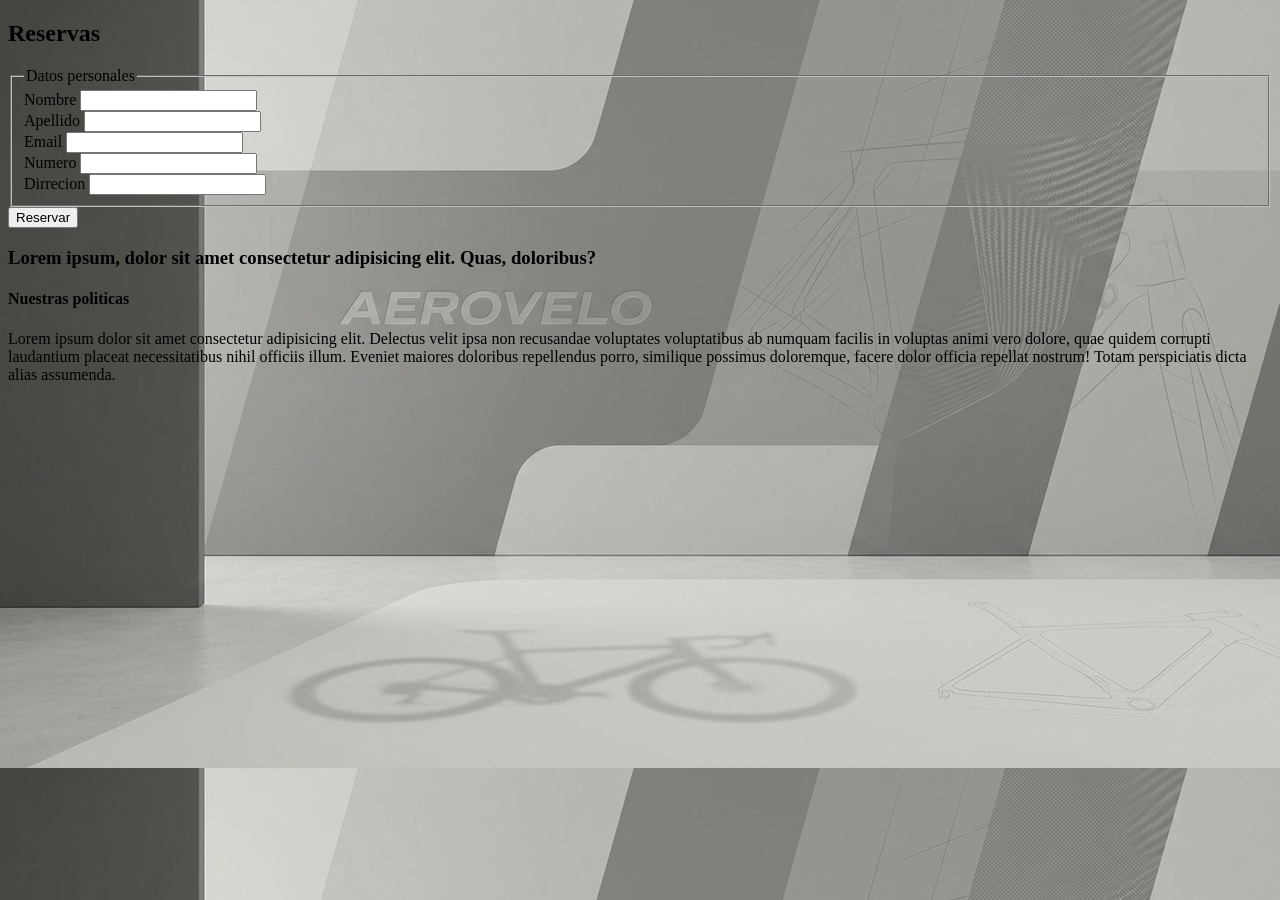
==== page/reservas.html @ 2da4de32 "Cambios css, img, page" ====
<!DOCTYPE html>
<html lang="en">
<head>
    <meta charset="UTF-8">
    <meta name="viewport" content="width=device-width, initial-scale=1.0">
    <title>Reservas</title>
    <link rel="stylesheet" href="../style/style.css">
</head>
<body>
    <main class="container-reservas">
        <h2>Reservas</h2>
        <div class="form-reserva">
            <form action="">
            <fieldset>
                <legend>Datos personales</legend>
                <label for="">Nombre
                    <input type="text">
                </label><br>
                <label for="">Apellido
                    <input type="text">
                </label><br>
                <label for="">Email
                    <input type="text">
                </label><br>
                <label for="">Numero
                    <input type="text">
                </label><br>
                <label for="">Dirrecion
                    <input type="text">
                </label>

                
            </fieldset>
            <button class="button-form">Reservar</button>
           
        </form>

        </div>
        <hgroup>
            <h3>Lorem ipsum, dolor sit amet consectetur adipisicing elit. Quas, doloribus?</h3>
        </hgroup>
        <aside class="aside-reservas">
            <h4>Nuestras politicas</h4>
            <p>Lorem ipsum dolor sit amet consectetur adipisicing elit. Delectus velit ipsa non recusandae voluptates voluptatibus ab numquam facilis in voluptas animi vero dolore, quae quidem corrupti laudantium placeat necessitatibus nihil officiis illum. Eveniet maiores doloribus repellendus porro, similique possimus doloremque, facere dolor officia repellat nostrum! Totam perspiciatis dicta alias assumenda.</p>
            <img src="" alt="">

        </aside>
    </main>

  

    
    
</body>
</html>
---- style/style.css ----
.container{

    background-image: url('/img/background-img.jpeg');
    display: flex;
    justify-content: left;
    align-items: flex-start;
    gap: 20px;
    padding: 30px;
    width: 100%;
    height: auto;
    box-sizing: border-box;
    flex-wrap: wrap;
    

}

.contenido{
    flex: 3;
    background-color: #7D7B82;
    padding: 0;
    border-style: groove;
    display: flex;
    
    
}
.sidebar {
    flex: 1;
    background-color: rgba(0, 0, 0, 0.5);
    padding: 30px;
    color: #FFFFFF;
}
.sidebar h2{
    font-weight: bold;
    font-style: italic;
}
.logs {
    width: 40px;
    height: auto;
    border-radius: 50%;
    border-style: groove;
}

.navbar {
    justify-content: space-between;
    display: flex;
    padding: 20px 40px;
    align-items: center;
    border-style: groove;
    flex-direction: row-reverse;
    background-color: rgb(24 32 45);
    
    
}

.enlaces a {
    font-size: large;
    font-weight: bold;
    text-decoration: none;  
    color: #F1F5F9;
    padding: 10px;

}

.enlaces a:hover{
    color: #60A5FA;
}

.container-img{
    padding: auto;
    width: 90%;
    height: auto;
    position: relative;
    display: inline-block;
    text-align: left;
    color: white; 

    
}



.img-relative {
  position: absolute;
  top: 30%;
  right: 60%;
  transform: translate(-50%, -50%);
  background-color: rgba(0, 0, 0, 0.5); 
  padding: 15px;
  border-radius: 8px;
}

body{
    background-image: url('/img/background-img.jpeg');
}
footer{
    border: 3px outset;
    background-color: rgb(184, 193, 200);
    margin-top: 40px;
    padding: 50px;
}

.mi-footer{
    display: flex;
    justify-content: space-between;
    align-items: center;
    padding: 50px;
}

#a-ft {
    text-decoration: none;
    color: black;
}
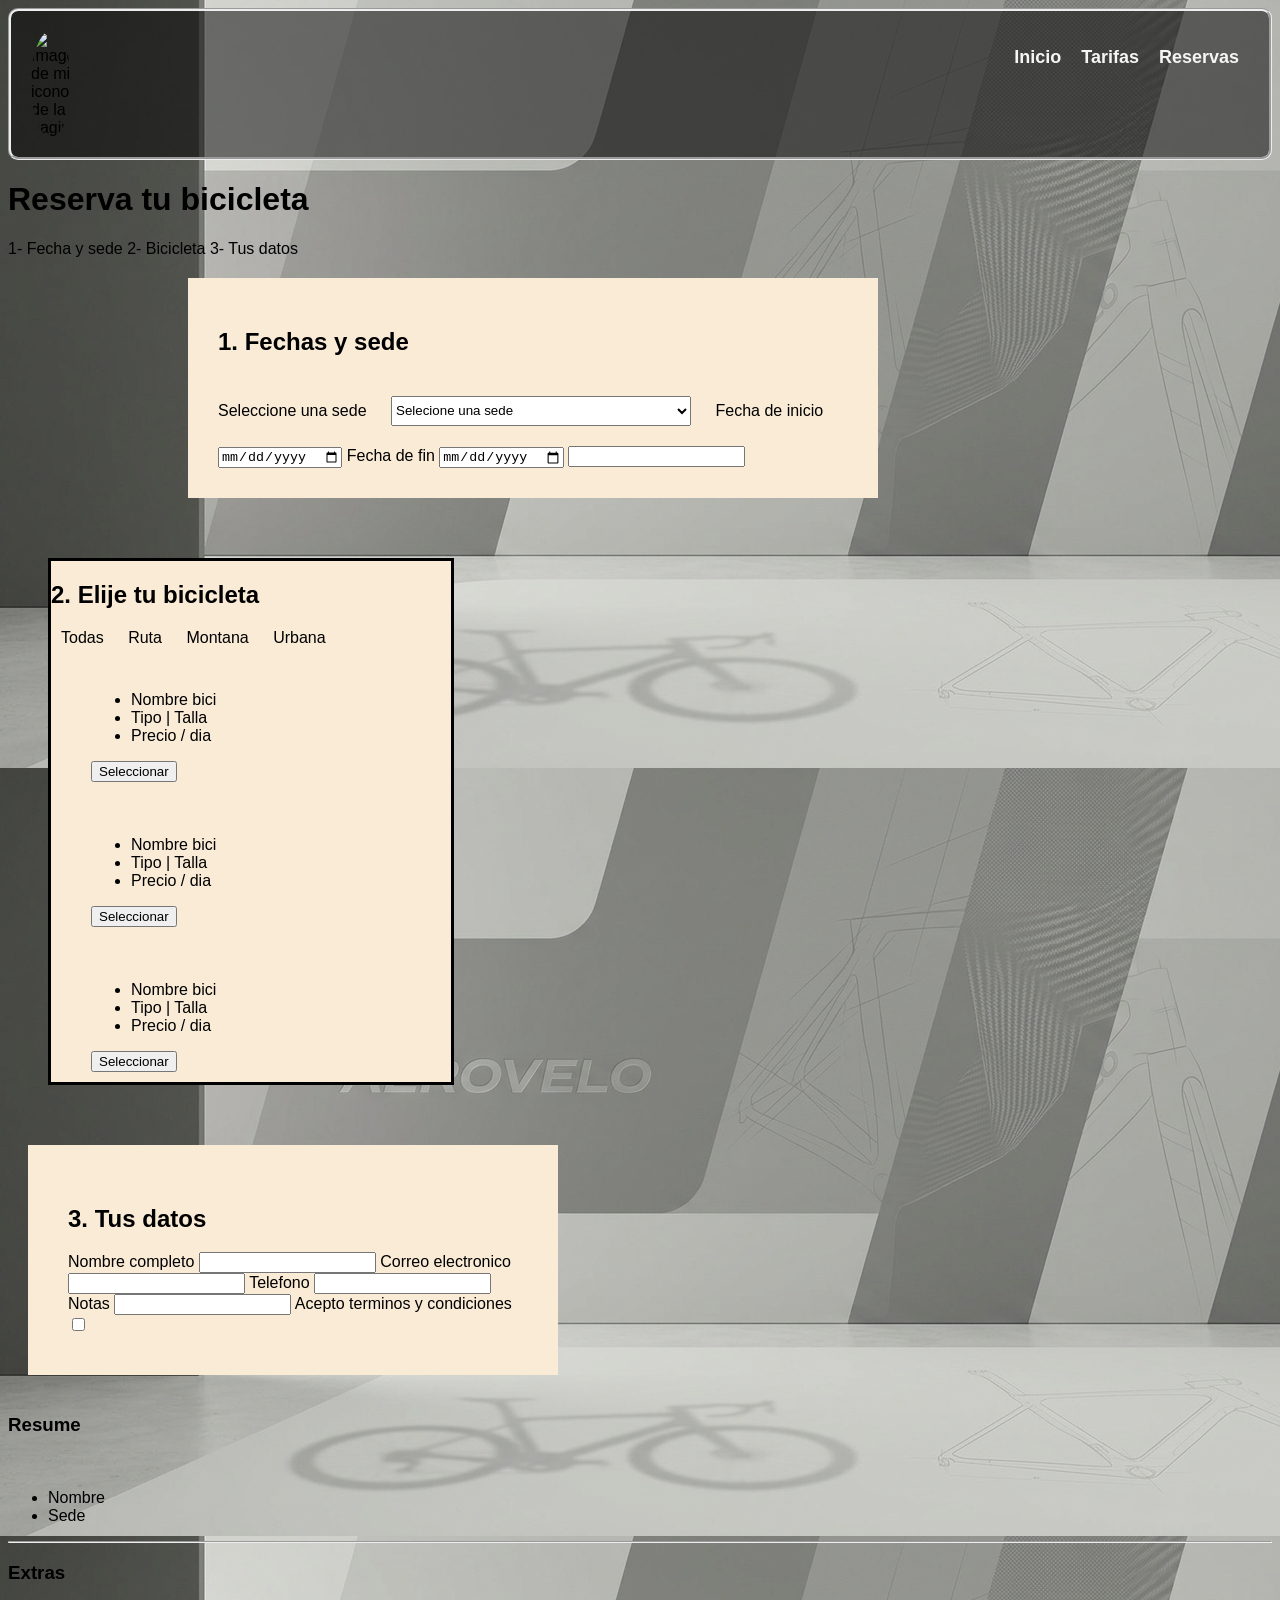
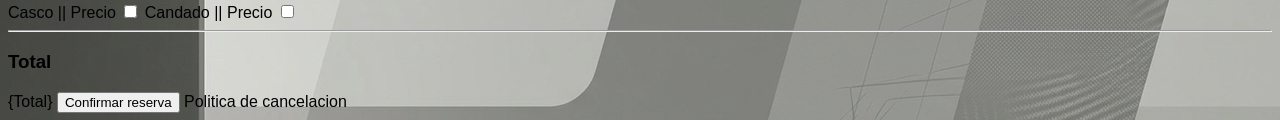
==== commit 01b1a644: "empezando pagina reservas" ====
--- a/page/reservas.html
+++ b/page/reservas.html
@@ -7,45 +7,132 @@
     <link rel="stylesheet" href="../style/style.css">
 </head>
 <body>
-    <main class="container-reservas">
-        <h2>Reservas</h2>
-        <div class="form-reserva">
+    <header>
+        <nav class="navbar">
+        <img  class="img-icon-f" src="./img/icon-img.jpeg" alt="Imagen de mi icono de la pagina">
+        <ul class="nav-items">
+            <li><a href="">Inicio</a></li>
+            <li><a href="./page/tarifas.html">Tarifas</a></li>
+            <li><a href="./page/reservas.html">Reservas</a></li>
+        </ul>
+      </nav>
+    </header>
+    <h1>Reserva tu bicicleta</h1>
+    <span>1- Fecha y sede</span>
+    <span>2- Bicicleta</span>
+    <span>3- Tus datos</span>
+    <main id="main-reservas">
+        
+
+        <section class="fecha-sede">
+            <h2>
+                1. Fechas y sede 
+            </h2>
             <form action="">
-            <fieldset>
-                <legend>Datos personales</legend>
-                <label for="">Nombre
-                    <input type="text">
-                </label><br>
-                <label for="">Apellido
-                    <input type="text">
-                </label><br>
-                <label for="">Email
-                    <input type="text">
-                </label><br>
-                <label for="">Numero
-                    <input type="text">
-                </label><br>
-                <label for="">Dirrecion
-                    <input type="text">
-                </label>
+                <label for="sede">Seleccione una sede</label>
+                <select name="sede" id="sede">
+                    <option value="" disabled selected>Selecione una sede</option>
+                    <option value="Principal">Principal</option>
+                    <option value="Parque">Parque</option>
+                    <option value="EStadio">Estadio</option>
+                </select>
+                <label for="date-inicio">Fecha de inicio</label>
+                <input class="date" name="date-inicio" type="date">
+                <label for="date-fin">Fecha de fin</label>
+                <input class="date" name="date-fin" type="date">
+                <label for="datetime"></label>
+                <input id="datetime" name="datetime" type="datetime">
+            </form>
 
-                
-            </fieldset>
-            <button class="button-form">Reservar</button>
-           
+
+
+        </section>
+        <section class="bicicleta-elejir">
+            <h2>
+                2. Elije tu bicicleta
+            </h2>
+            <span>Todas</span>
+            <span>Ruta</span>
+            <span>Montana</span>
+            <span>Urbana</span>
+            <article class="bici-article">
+                <img src="" alt="">
+                <ul>
+                    <li>Nombre bici</li>
+                    <li>Tipo | Talla</li>
+                    <li>Precio / dia</li>
+                </ul>
+                <button type="button">Seleccionar</button>
+            </article>
+            <article class="bici-article">
+                <img src="" alt="">
+                <ul>
+                    <li>Nombre bici</li>
+                    <li>Tipo | Talla</li>
+                    <li>Precio / dia</li>
+                </ul>
+                <button type="button">Seleccionar</button>
+            </article>
+            <article class="bici-article">
+                <img src="" alt="">
+                <ul>
+                    <li>Nombre bici</li>
+                    <li>Tipo | Talla</li>
+                    <li>Precio / dia</li>
+                </ul>
+                <button type="button">Seleccionar</button>
+            </article>
+
+
+
+        </section>
+        <section class="datos-user">
+            <h2>
+                3. Tus datos
+            </h2>
+            <form action="">
+                <label class="user-form" for="name">Nombre completo</label>
+                <input name="name" type="text">
+                <label class="user-form" for="email">Correo electronico</label>
+                <input name="email" type="email">
+                <label class="user-form" for="tel">Telefono</label>
+                <input name="tel" type="tel">
+                <label class="user-form" for="notas">Notas</label>
+                <input name="notas" type="text">
+                <label class="user-form" for="terminos-con">Acepto terminos y condiciones</label>
+                <input name="terminos-con" type="checkbox">
+
+
+            </form>
+
+
+
+        </section>
+        
+    
+    </main>
+    <aside>
+        <h3>Resume</h3>
+        <img src="" alt="">
+        <ul>
+            <li>Nombre</li>
+            <li>Sede</li>
+        </ul>
+        <hr>
+        <h3>Extras</h3>
+        <form action="">
+            <label for="">Casco || Precio</label>
+            <input type="checkbox">
+            <label for="">Candado || Precio</label>
+            <input type="checkbox">
         </form>
-
-        </div>
-        <hgroup>
-            <h3>Lorem ipsum, dolor sit amet consectetur adipisicing elit. Quas, doloribus?</h3>
-        </hgroup>
-        <aside class="aside-reservas">
-            <h4>Nuestras politicas</h4>
-            <p>Lorem ipsum dolor sit amet consectetur adipisicing elit. Delectus velit ipsa non recusandae voluptates voluptatibus ab numquam facilis in voluptas animi vero dolore, quae quidem corrupti laudantium placeat necessitatibus nihil officiis illum. Eveniet maiores doloribus repellendus porro, similique possimus doloremque, facere dolor officia repellat nostrum! Totam perspiciatis dicta alias assumenda.</p>
-            <img src="" alt="">
-
-        </aside>
-    </main>
+        <hr>
+        <h3>Total</h3>
+        <span>{Total}</span>
+        <button type="button">Confirmar reserva</button>
+        <span>Politica de cancelacion</span>
+        
+    </aside>
 
   
 
--- a/style/style.css
+++ b/style/style.css
@@ -1,113 +1,256 @@
-.container{
-
-    background-image: url('/img/background-img.jpeg');
-    display: flex;
-    justify-content: left;
-    align-items: flex-start;
-    gap: 20px;
-    padding: 30px;
-    width: 100%;
-    height: auto;
-    box-sizing: border-box;
-    flex-wrap: wrap;
-    
-
-}
-
-.contenido{
-    flex: 3;
-    background-color: #7D7B82;
-    padding: 0;
-    border-style: groove;
-    display: flex;
-    
-    
-}
-.sidebar {
-    flex: 1;
+body {
+    background-image: url('../img/background-img.jpeg');
+    font-family: 'Inter', sans-serif;
+    
+
+
+}
+
+.navbar {
+    display: flex;
+    border-style: groove;
+    justify-content: space-between;
+    border-radius: 10px;
     background-color: rgba(0, 0, 0, 0.5);
-    padding: 30px;
-    color: #FFFFFF;
-}
-.sidebar h2{
-    font-weight: bold;
-    font-style: italic;
-}
-.logs {
+
+}
+.img-icon-f {
     width: 40px;
     height: auto;
     border-radius: 50%;
-    border-style: groove;
-}
-
-.navbar {
-    justify-content: space-between;
-    display: flex;
-    padding: 20px 40px;
-    align-items: center;
-    border-style: groove;
-    flex-direction: row-reverse;
-    background-color: rgb(24 32 45);
-    
-    
-}
-
-.enlaces a {
+    padding: 20px;
+    
+
+}
+.nav-items {
+    display: flex;
+    padding: 20px;
+    list-style-type: none;
+    
+
+    
+}
+.nav-items a {
+    justify-content: center;
+    padding: 10px;
+    text-decoration: none;
+    color:#F5F5F5;
+    font-family: 'Inter', sans-serif;
     font-size: large;
     font-weight: bold;
-    text-decoration: none;  
-    color: #F1F5F9;
-    padding: 10px;
-
-}
-
-.enlaces a:hover{
-    color: #60A5FA;
+
+    
+}
+.nav-items a:hover {
+    color: blue;
+}
+#img-pr {
+    width: 100%;
+    height: auto;
+    display: block;
 }
 
 .container-img{
-    padding: auto;
-    width: 90%;
-    height: auto;
+    border-style: groove;
     position: relative;
-    display: inline-block;
-    text-align: left;
-    color: white; 
-
-    
-}
-
-
-
-.img-relative {
-  position: absolute;
-  top: 30%;
-  right: 60%;
-  transform: translate(-50%, -50%);
-  background-color: rgba(0, 0, 0, 0.5); 
-  padding: 15px;
-  border-radius: 8px;
-}
-
-body{
-    background-image: url('/img/background-img.jpeg');
-}
-footer{
-    border: 3px outset;
-    background-color: rgb(184, 193, 200);
-    margin-top: 40px;
+    display: inline-grid;
+    margin: 10px;
+    
+}
+.text-img {
+
+    position: absolute;
+    top: 3%;
+    width: 200px;
+    height: auto;
+    padding: 10px;
+    background-color: rgba(0, 0, 0, 0.5);
+    border-radius: 10px;
+    margin: 10px;
+
+
+
+
+}
+main{
+    display: flex;
+    flex-direction: row;
+    justify-content: space-between;
+    
+}
+main aside{
+    width: 20vw;
+    background-color: rgba(30, 30, 30, 0.65);
+    margin: 10px;
+    border-style: groove;
+    padding: 10px;
+    color: #F5F5F5;
+}
+aside h2 {
+    color: #FFFFFF;
+}
+aside details :hover{
+    color: grey;
+
+}
+footer {
+    display: flex;
+    justify-content: space-between;
+}
+
+.direction-ul{
+    padding-right: 100px;
+    
+
+}
+
+.redes-ul li a {
+    color: #F5F5F5;
+    flex-direction: column;
+    display: flex;
+    text-decoration: none;
+}
+    
+    
+.redes-ul li {
+    list-style-type: none;
     padding: 50px;
 }
-
-.mi-footer{
-    display: flex;
-    justify-content: space-between;
-    align-items: center;
-    padding: 50px;
-}
-
-#a-ft {
-    text-decoration: none;
-    color: black;
-}
-
+table {
+    border: 3px solid black;
+    border-collapse: collapse;
+    letter-spacing: 1px;
+    margin: 30px;
+    text-align: center;
+    width: 100%;
+    height:100%;
+    background:#585557;
+}
+th,
+td {
+    border: 2px solid black;
+    color: #C4DFED;
+    padding: 10px;
+    padding-top: 20px;
+   
+   
+}
+.button-table {
+    padding: 8px;
+    margin: 15px;
+   margin-left: 40px;
+   margin-top: 40px;
+   background-color: blue;
+   color: #F5F5F5;
+}
+
+.table-st{
+
+    display: flex;
+    height: 40;
+    width: 100vh;
+    align-self: center;
+    background: radial-gradient(circle, #232526 0%, #414345 100%);
+
+
+
+    
+    
+
+}
+.img-tarifas {
+    width: 70vh;
+    height: auto;
+    aspect-ratio:1408 / 768;
+    margin: 40px;
+    border-style: groove;
+   
+}
+.presentacion-tarifas {
+    background-color: rgba(0, 0, 0, 0.5);
+    margin: 40px;
+    display: flex;
+    flex-direction: row-reverse;
+    justify-content: space-between;
+
+}
+#main-tarifas {
+    display: flex;
+    flex-direction: column;
+}
+.content-tarifas-img {
+    margin: 40px;
+    background-color: rgba(30, 30, 30, 0.65);
+    color: #F5F5F5;
+    padding: 20px;
+}
+.content-tarifas-img h1{
+    color: #FFFFFF;
+
+    
+    
+
+}
+tbody{
+    margin-top: 10px;
+}
+
+.fecha-sede {
+    margin: 20px;
+    background-color: antiquewhite;
+    display: flex;
+    flex-wrap: wrap;
+    padding: 30px;
+    flex-direction: column;
+    width: 70vh;
+    margin-left: 20vh;
+
+
+
+
+}
+#sede {
+    margin: 20px;
+    width: 300px;
+    height: 30px;
+}
+.date-inicio  {
+    margin: 60px;
+    width: 200px;
+    padding: 40px;
+    
+}
+.date-fin {
+    margin: 40px;
+}
+
+.bicicleta-elejir {
+    background-color: antiquewhite;
+    margin: 40px;
+    width: 400px;
+    height: auto;
+    border: 3px solid black;
+    
+    
+}
+.bicicleta-elejir span {
+    padding: 10px;
+}
+.bici-article {
+    margin-left: 30px;
+    padding: 10px;
+}
+#main-reservas {
+    flex-direction: column;
+    justify-content: space-between;
+
+}
+.datos-user {
+    background-color: antiquewhite;
+    padding: 30px;
+    width: 50vh;
+}
+.datos-user {
+    padding: 40px;
+    margin: 20px;
+}
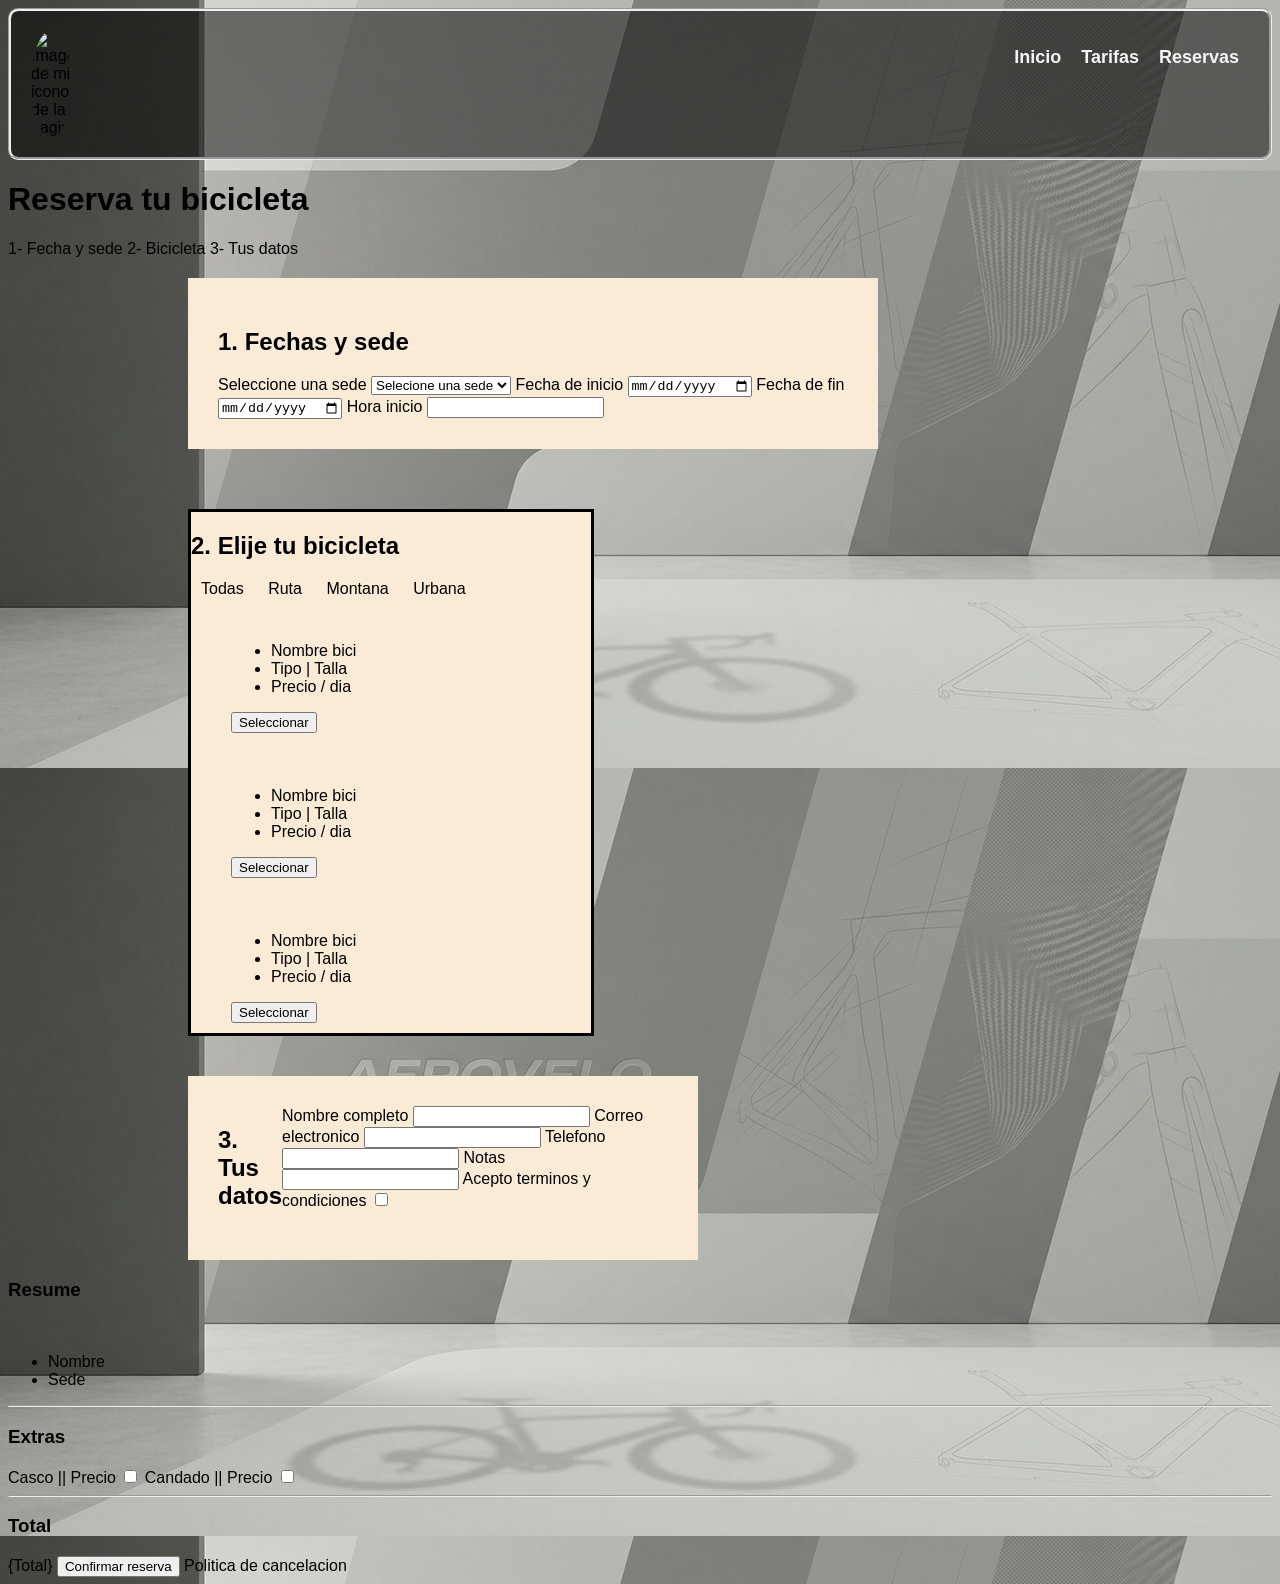
==== commit 29fd648c: "Cambios pequenos, reservas" ====
--- a/page/reservas.html
+++ b/page/reservas.html
@@ -29,19 +29,28 @@
                 1. Fechas y sede 
             </h2>
             <form action="">
-                <label for="sede">Seleccione una sede</label>
+                <label class="fecha-sede-form"  for="sede">Seleccione una sede</label>
                 <select name="sede" id="sede">
                     <option value="" disabled selected>Selecione una sede</option>
                     <option value="Principal">Principal</option>
                     <option value="Parque">Parque</option>
                     <option value="EStadio">Estadio</option>
                 </select>
-                <label for="date-inicio">Fecha de inicio</label>
-                <input class="date" name="date-inicio" type="date">
-                <label for="date-fin">Fecha de fin</label>
-                <input class="date" name="date-fin" type="date">
-                <label for="datetime"></label>
-                <input id="datetime" name="datetime" type="datetime">
+                <label class="" for="date-inicio">
+                    Fecha de inicio
+                <input name="date-inicio" type="date">
+                </label>
+                
+                <label class="" for="date-fin">
+                    Fecha de fin
+                    <input name="date-fin" type="date">
+                </label>
+                
+                <label class="" for="datetime">
+                    Hora inicio
+                <input name="datetime" type="datetime">
+                </label>
+                
             </form>
 
 
--- a/style/style.css
+++ b/style/style.css
@@ -209,20 +209,10 @@
 
 
 }
-#sede {
-    margin: 20px;
-    width: 300px;
-    height: 30px;
-}
-.date-inicio  {
-    margin: 60px;
-    width: 200px;
-    padding: 40px;
-    
-}
-.date-fin {
-    margin: 40px;
-}
+
+
+
+
 
 .bicicleta-elejir {
     background-color: antiquewhite;
@@ -230,7 +220,7 @@
     width: 400px;
     height: auto;
     border: 3px solid black;
-    
+    margin-left: 20vh;
     
 }
 .bicicleta-elejir span {
@@ -243,14 +233,14 @@
 #main-reservas {
     flex-direction: column;
     justify-content: space-between;
+    
 
 }
 .datos-user {
     background-color: antiquewhite;
     padding: 30px;
     width: 50vh;
-}
-.datos-user {
-    padding: 40px;
-    margin: 20px;
-}+    display: flex;
+    margin-left: 20vh;
+   
+}
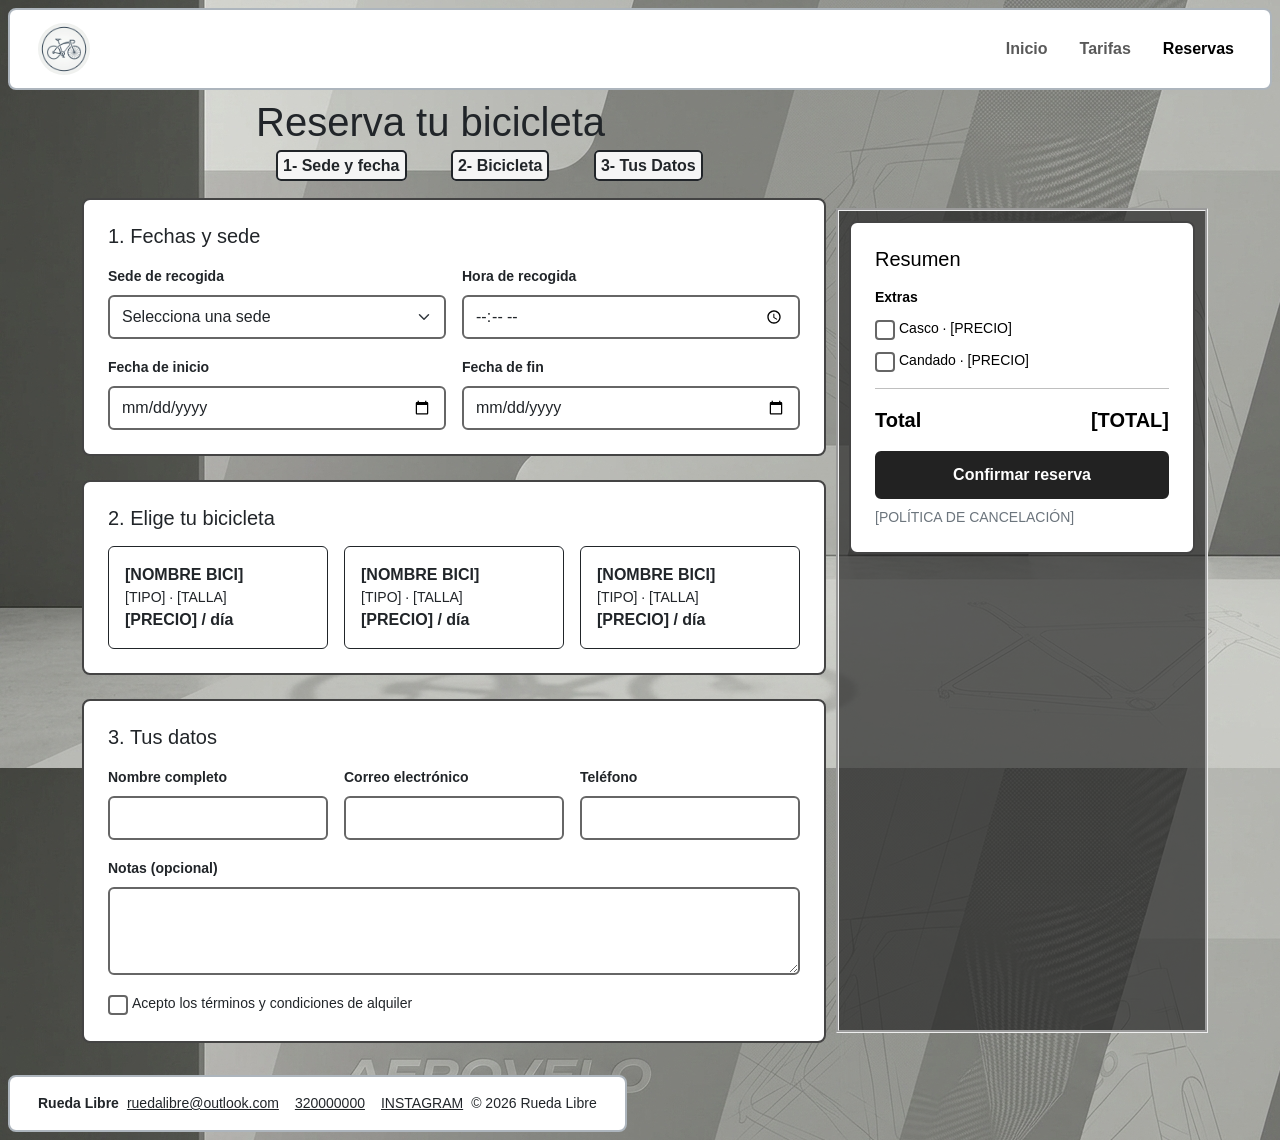
==== commit 5e052c4b: "Rueda libre 1.5, Implementacion de bootstrap" ====
--- a/page/reservas.html
+++ b/page/reservas.html
@@ -4,148 +4,236 @@
     <meta charset="UTF-8">
     <meta name="viewport" content="width=device-width, initial-scale=1.0">
     <title>Reservas</title>
-    <link rel="stylesheet" href="../style/style.css">
+    
+    <link href="https://cdn.jsdelivr.net/npm/bootstrap@5.3.3/dist/css/bootstrap.min.css" rel="stylesheet">
+   
+    <style>
+    .caja {
+      border: 2px solid #444;
+      border-radius: 8px;
+      background: #fff;
+    }
+    .form-control,
+    .form-select {
+      border: 2px solid #666;
+      border-radius: 6px;
+      min-height: 44px;
+    }
+    .form-label { font-weight: 700; font-size: .875rem; }
+    .form-check-input { width: 1.25rem; height: 1.25rem; border: 2px solid #666; }
+    .btn-reservar {
+      background: #222; color: #fff;
+      border: 2px solid #222; border-radius: 6px;
+      min-height: 48px; font-weight: 700;
+    }
+    .btn-reservar:hover { background: #000; color: #fff; }
+  </style>
+   <link rel="stylesheet" href="../style/style.css">
 </head>
 <body>
-    <header>
-        <nav class="navbar">
-        <img  class="img-icon-f" src="./img/icon-img.jpeg" alt="Imagen de mi icono de la pagina">
-        <ul class="nav-items">
-            <li><a href="">Inicio</a></li>
-            <li><a href="./page/tarifas.html">Tarifas</a></li>
-            <li><a href="./page/reservas.html">Reservas</a></li>
+    <header class="p-2">
+    <nav class="navbar navbar-expand-md bg-white border border-2 border-dark-subtle rounded-3 px-3">
+    <div class="container-fluid">
+
+      <a class="navbar-brand" href="../index.html">
+        <img src="../img/icon-img.jpeg" alt="Logo de la página"
+             width="52" height="52" class="rounded-circle object-fit-cover">
+      </a>
+
+      <button class="navbar-toggler" type="button"
+              data-bs-toggle="collapse" data-bs-target="#menu"
+              aria-controls="menu" aria-expanded="false" aria-label="Abrir menú">
+        <span class="navbar-toggler-icon"></span>
+      </button>
+
+      <div class="collapse navbar-collapse" id="menu">
+        <ul class="navbar-nav ms-auto gap-md-3">
+          <li class="nav-item">
+            <a class="nav-link fw-bold" href="../index.html">Inicio</a>
+          </li>
+          <li class="nav-item">
+            <a class="nav-link fw-bold" href="./tarifas.html">Tarifas</a>
+          </li>
+          <li class="nav-item">
+            <a class="nav-link fw-bold active" aria-current="page" href="./reservas.html">Reservas</a>
+          </li>
         </ul>
-      </nav>
+      </div>
+
+    </div>
+    </nav>
     </header>
-    <h1>Reserva tu bicicleta</h1>
-    <span>1- Fecha y sede</span>
-    <span>2- Bicicleta</span>
-    <span>3- Tus datos</span>
-    <main id="main-reservas">
+        <div style=" font-weight: bold;
+    margin-left: 20vw;
+    gap: 20px;">
+            <h1>Reserva tu bicicleta</h1>
+            <span style="margin: 20px;
+    padding: 5px;
+    border: 2px solid ;
+    border-radius: 5px;
+    background-color: #F5F5F5">1- Sede y fecha</span>
+            <span style="margin: 20px;
+    padding: 5px;
+    border: 2px solid ;
+    border-radius: 5px;
+    background-color: #F5F5F5">2- Bicicleta</span>
+            <span style="margin: 20px;
+    padding: 5px;
+    border: 2px solid ;
+    border-radius: 5px;
+    background-color: #F5F5F5">3- Tus Datos</span>
+        </div>
+    
+    <main class="container py-4<">
+      
         
 
-        <section class="fecha-sede">
-            <h2>
-                1. Fechas y sede 
-            </h2>
-            <form action="">
-                <label class="fecha-sede-form"  for="sede">Seleccione una sede</label>
-                <select name="sede" id="sede">
-                    <option value="" disabled selected>Selecione una sede</option>
-                    <option value="Principal">Principal</option>
-                    <option value="Parque">Parque</option>
-                    <option value="EStadio">Estadio</option>
+    <form action="#" method="post" novalidate>
+      <div id="contenedor-form">
+
+        <div class="col-lg-8">
+
+          <section class="caja p-4 mb-4" id="fechas">
+            <h2 class="h5 mb-3">1. Fechas y sede</h2>
+            <div class="row g-3">
+              <div class="col-md-6">
+                <label for="sede" class="form-label">Sede de recogida</label>
+                <select id="sede" name="sede" class="form-select" required>
+                  <option value="" selected>Selecciona una sede</option>
+                  <option value="1">[SEDE 1]</option>
+                  <option value="2">[SEDE 2]</option>
                 </select>
-                <label class="" for="date-inicio">
-                    Fecha de inicio
-                <input name="date-inicio" type="date">
+              </div>
+              <div class="col-md-6">
+                <label for="hora" class="form-label">Hora de recogida</label>
+                <input type="time" id="hora" name="hora" class="form-control" required>
+              </div>
+              <div class="col-md-6">
+                <label for="inicio" class="form-label">Fecha de inicio</label>
+                <input type="date" id="inicio" name="inicio" class="form-control" required>
+              </div>
+              <div class="col-md-6">
+                <label for="fin" class="form-label">Fecha de fin</label>
+                <input type="date" id="fin" name="fin" class="form-control" required>
+              </div>
+            </div>
+          </section>
+
+          <section class="caja p-4 mb-4" id="bicicleta">
+            <h2 class="h5 mb-3">2. Elige tu bicicleta</h2>
+            <div class="row g-3">
+
+              <div class="col-sm-6 col-xl-4">
+                <input type="radio" class="btn-check" name="bici" id="bici1" value="1" required>
+                <label class="btn btn-outline-dark w-100 text-start p-3" for="bici1">
+                  <strong class="d-block">[NOMBRE BICI]</strong>
+                  <span class="small d-block">[TIPO] · [TALLA]</span>
+                  <strong>[PRECIO] / día</strong>
                 </label>
-                
-                <label class="" for="date-fin">
-                    Fecha de fin
-                    <input name="date-fin" type="date">
+              </div>
+
+              <div class="col-sm-6 col-xl-4">
+                <input type="radio" class="btn-check" name="bici" id="bici2" value="2">
+                <label class="btn btn-outline-dark w-100 text-start p-3" for="bici2">
+                  <strong class="d-block">[NOMBRE BICI]</strong>
+                  <span class="small d-block">[TIPO] · [TALLA]</span>
+                  <strong>[PRECIO] / día</strong>
                 </label>
-                
-                <label class="" for="datetime">
-                    Hora inicio
-                <input name="datetime" type="datetime">
+              </div>
+
+              <div class="col-sm-6 col-xl-4">
+                <input type="radio" class="btn-check" name="bici" id="bici3" value="3">
+                <label class="btn btn-outline-dark w-100 text-start p-3" for="bici3">
+                  <strong class="d-block">[NOMBRE BICI]</strong>
+                  <span class="small d-block">[TIPO] · [TALLA]</span>
+                  <strong>[PRECIO] / día</strong>
                 </label>
-                
-            </form>
-
-
-
-        </section>
-        <section class="bicicleta-elejir">
-            <h2>
-                2. Elije tu bicicleta
-            </h2>
-            <span>Todas</span>
-            <span>Ruta</span>
-            <span>Montana</span>
-            <span>Urbana</span>
-            <article class="bici-article">
-                <img src="" alt="">
-                <ul>
-                    <li>Nombre bici</li>
-                    <li>Tipo | Talla</li>
-                    <li>Precio / dia</li>
-                </ul>
-                <button type="button">Seleccionar</button>
-            </article>
-            <article class="bici-article">
-                <img src="" alt="">
-                <ul>
-                    <li>Nombre bici</li>
-                    <li>Tipo | Talla</li>
-                    <li>Precio / dia</li>
-                </ul>
-                <button type="button">Seleccionar</button>
-            </article>
-            <article class="bici-article">
-                <img src="" alt="">
-                <ul>
-                    <li>Nombre bici</li>
-                    <li>Tipo | Talla</li>
-                    <li>Precio / dia</li>
-                </ul>
-                <button type="button">Seleccionar</button>
-            </article>
-
-
-
-        </section>
-        <section class="datos-user">
-            <h2>
-                3. Tus datos
-            </h2>
-            <form action="">
-                <label class="user-form" for="name">Nombre completo</label>
-                <input name="name" type="text">
-                <label class="user-form" for="email">Correo electronico</label>
-                <input name="email" type="email">
-                <label class="user-form" for="tel">Telefono</label>
-                <input name="tel" type="tel">
-                <label class="user-form" for="notas">Notas</label>
-                <input name="notas" type="text">
-                <label class="user-form" for="terminos-con">Acepto terminos y condiciones</label>
-                <input name="terminos-con" type="checkbox">
-
-
-            </form>
-
-
-
-        </section>
-        
+              </div>
+
+            </div>
+          </section>
+
+          <section class="caja p-4" id="datos">
+            <h2 class="h5 mb-3">3. Tus datos</h2>
+            <div class="row g-3">
+              <div class="col-md-4">
+                <label for="nombre" class="form-label">Nombre completo</label>
+                <input type="text" id="nombre" name="nombre" class="form-control" autocomplete="name" required>
+              </div>
+              <div class="col-md-4">
+                <label for="correo" class="form-label">Correo electrónico</label>
+                <input type="email" id="correo" name="correo" class="form-control" autocomplete="email" required>
+              </div>
+              <div class="col-md-4">
+                <label for="telefono" class="form-label">Teléfono</label>
+                <input type="tel" id="telefono" name="telefono" class="form-control" autocomplete="tel" required>
+              </div>
+              <div class="col-12">
+                <label for="notas" class="form-label">Notas (opcional)</label>
+                <textarea id="notas" name="notas" class="form-control" rows="3"></textarea>
+              </div>
+              <div class="col-12">
+                <div class="form-check">
+                  <input class="form-check-input" type="checkbox" id="terminos" name="terminos" required>
+                  <label class="form-check-label small" for="terminos">
+                    Acepto los términos y condiciones de alquiler
+                  </label>
+                </div>
+              </div>
+            </div>
+          </section>
+        </div>
+
+        <aside class="col-lg-4 c" >
+          <div class="caja p-4 sticky-lg-top" style="top: 1rem; color: #000;">
+            <h2 class="h5 mb-3">Resumen</h2>
+
+            <p class="small fw-bold mb-2">Extras</p>
+            <div class="form-check mb-2">
+              <input class="form-check-input" type="checkbox" id="casco" name="extras" value="casco">
+              <label class="form-check-label small" for="casco">Casco · [PRECIO]</label>
+            </div>
+            <div class="form-check mb-3">
+              <input class="form-check-input" type="checkbox" id="candado" name="extras" value="candado">
+              <label class="form-check-label small" for="candado">Candado · [PRECIO]</label>
+            </div>
+
+            <hr>
+            <div class="d-flex justify-content-between fs-5 fw-bold mb-3">
+              <span>Total</span><span>[TOTAL]</span>
+            </div>
+
+            <button type="button" class="btn btn-reservar w-100">Confirmar reserva</button>
+            <p class="small text-secondary mt-2 mb-0">[POLÍTICA DE CANCELACIÓN]</p>
+          </div>
+        </aside>
+
+      </div>
+    </form>
     
     </main>
-    <aside>
-        <h3>Resume</h3>
-        <img src="" alt="">
-        <ul>
-            <li>Nombre</li>
-            <li>Sede</li>
-        </ul>
-        <hr>
-        <h3>Extras</h3>
-        <form action="">
-            <label for="">Casco || Precio</label>
-            <input type="checkbox">
-            <label for="">Candado || Precio</label>
-            <input type="checkbox">
-        </form>
-        <hr>
-        <h3>Total</h3>
-        <span>{Total}</span>
-        <button type="button">Confirmar reserva</button>
-        <span>Politica de cancelacion</span>
-        
-    </aside>
+    <footer class="p-2 mt-4">
+  <div class="bg-white text-dark border border-2 border-dark-subtle rounded-3 px-3 py-3">
+    <div class="container-fluid d-flex flex-column flex-md-row justify-content-between align-items-center gap-2 small">
+
+      <span class="fw-bold">Rueda Libre</span>
+
+      <ul class="list-unstyled d-flex flex-wrap justify-content-center gap-3 mb-0">
+        <li><a class="link-dark" href="mailto:correo@ejemplo.com">ruedalibre@outlook.com</a></li>
+        <li><a class="link-dark" href="tel:+570000000000">320000000</a></li>
+        <li><a class="link-dark" href="#">INSTAGRAM</a></li>
+      </ul>
+
+      <span>© 2026 Rueda Libre </span>
+
+    </div>
+  </div>
+</footer>
+
 
   
 
     
-    
+    <script src="https://cdn.jsdelivr.net/npm/bootstrap@5.3.3/dist/js/bootstrap.bundle.min.js"></script>
 </body>
 </html>
--- a/style/style.css
+++ b/style/style.css
@@ -14,7 +14,7 @@
     background-color: rgba(0, 0, 0, 0.5);
 
 }
-.img-icon-f {
+#img {
     width: 40px;
     height: auto;
     border-radius: 50%;
@@ -124,12 +124,12 @@
     text-align: center;
     width: 100%;
     height:100%;
-    background:#585557;
+    background: #fff;
 }
 th,
 td {
     border: 2px solid black;
-    color: #C4DFED;
+    color: black;
     padding: 10px;
     padding-top: 20px;
    
@@ -195,52 +195,10 @@
     margin-top: 10px;
 }
 
-.fecha-sede {
-    margin: 20px;
-    background-color: antiquewhite;
-    display: flex;
-    flex-wrap: wrap;
-    padding: 30px;
-    flex-direction: column;
-    width: 70vh;
-    margin-left: 20vh;
-
-
-
-
-}
-
-
-
-
-
-.bicicleta-elejir {
-    background-color: antiquewhite;
-    margin: 40px;
-    width: 400px;
-    height: auto;
-    border: 3px solid black;
-    margin-left: 20vh;
-    
-}
-.bicicleta-elejir span {
-    padding: 10px;
-}
-.bici-article {
-    margin-left: 30px;
-    padding: 10px;
-}
-#main-reservas {
-    flex-direction: column;
-    justify-content: space-between;
-    
-
-}
-.datos-user {
-    background-color: antiquewhite;
-    padding: 30px;
-    width: 50vh;
-    display: flex;
-    margin-left: 20vh;
-   
-}
+
+#contenedor-form {
+    display: flex;
+    justify-content: space-between;
+    margin-top: 20px;
+}
+
